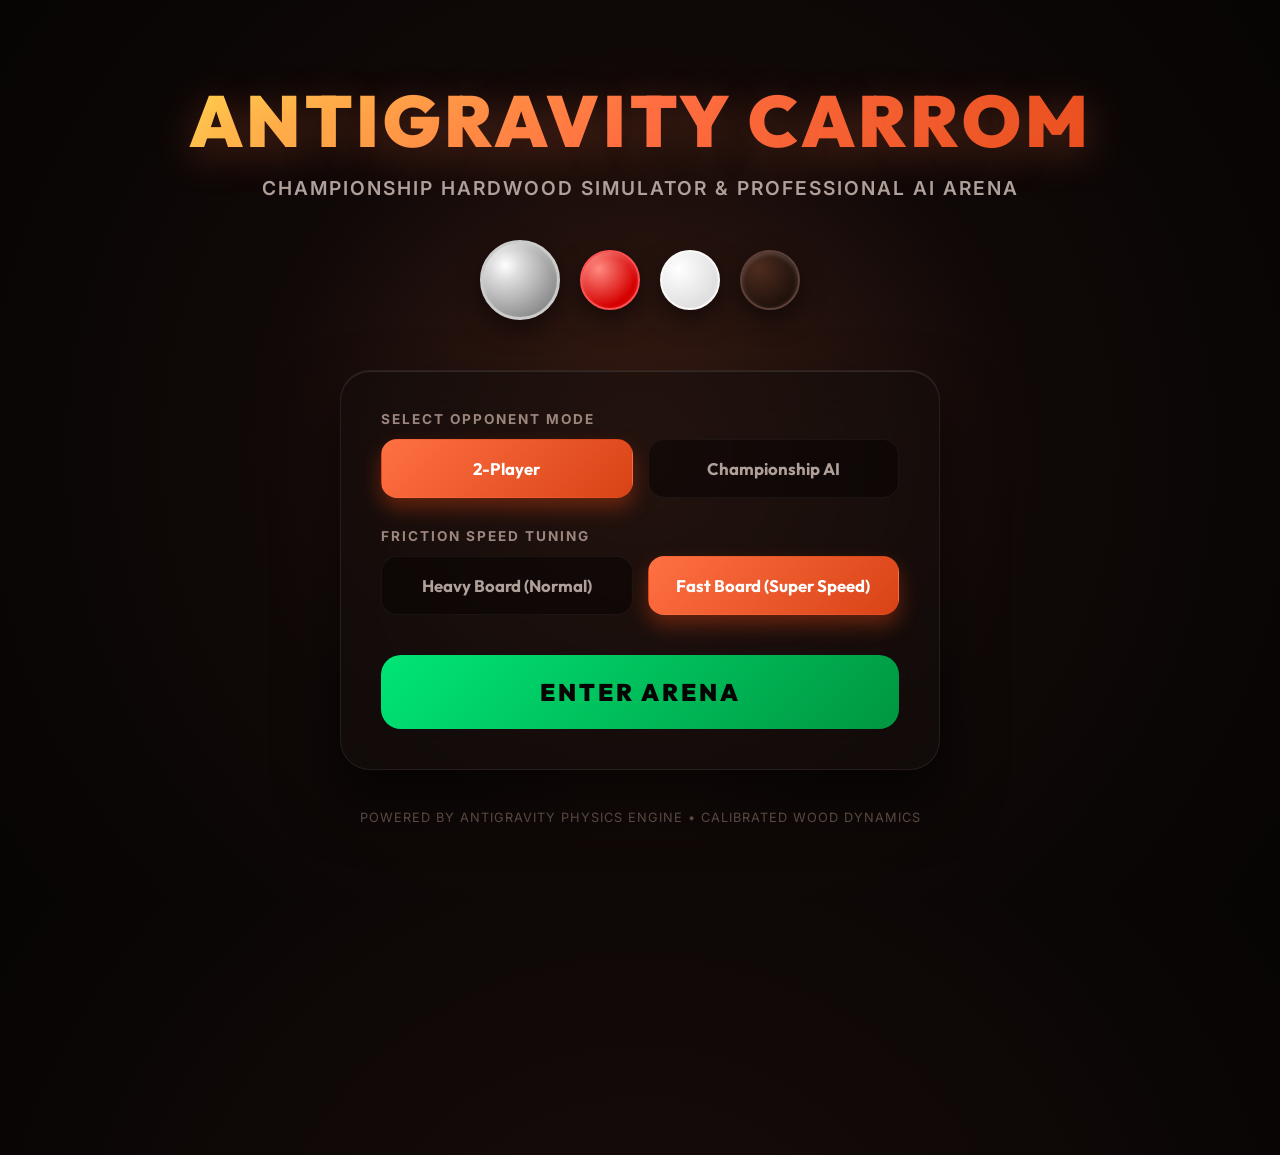
==== index.html @ c34bee1c "Enhance Entry Screen UI & integrate friction logic" ====
<!DOCTYPE html>
<html lang="en">
<head>
    <meta charset="UTF-8">
    <meta name="viewport" content="width=device-width, initial-scale=1.0">
    <title>AntiGravity 2D Carrom - Championship Hardwood Arena</title>
    <link rel="stylesheet" href="styles.css">
</head>
<body>

    <!-- Breathtaking App Entry Designed Face / Welcome Landing Screen -->
    <div class="entry-screen" id="entryScreen">
        <div class="entry-glow-ring"></div>
        
        <div class="entry-header">
            <h1 class="entry-title">ANTIGRAVITY CARROM</h1>
            <p class="entry-subtitle">Championship Hardwood Simulator & Professional AI Arena</p>
        </div>

        <!-- 3D-styled pulsing coin layout decoration -->
        <div class="entry-logo-container">
            <div class="logo-coin logo-striker" title="Striker"></div>
            <div class="logo-coin logo-queen" title="Queen"></div>
            <div class="logo-coin logo-white" title="White Piece"></div>
            <div class="logo-coin logo-black" title="Black Piece"></div>
        </div>

        <!-- Entry Screen Match Settings Card -->
        <div class="entry-settings-panel">
            <div class="settings-group">
                <span class="settings-label">Select Opponent Mode</span>
                <div class="settings-buttons">
                    <button class="settings-btn active" id="entryModeLocal">2-Player</button>
                    <button class="settings-btn" id="entryModeAi">Championship AI</button>
                </div>
            </div>

            <div class="settings-group">
                <span class="settings-label">Friction Speed Tuning</span>
                <div class="settings-buttons">
                    <button class="settings-btn" id="entryFrictionHeavy">Heavy Board (Normal)</button>
                    <button class="settings-btn active" id="entryFrictionFast">Fast Board (Super Speed)</button>
                </div>
            </div>

            <button class="play-btn" id="enterArenaBtn">
                <span>ENTER ARENA</span>
                <div class="play-btn-glow"></div>
            </button>
        </div>

        <div class="entry-footer">
            <span>Powered by AntiGravity Physics Engine • Calibrated Wood Dynamics</span>
        </div>
    </div>

    <!-- Core Game Interface (Fades in smoothly on Enter Arena) -->
    <div class="game-container hidden" id="gameArenaContainer">
        
        <header>
            <h1>AntiGravity Carrom</h1>
            <p>Wood Slide Physics Simulator & Professional AI Opponent</p>
        </header>

        <div class="dashboard">

            <!-- Playable Board Column -->
            <div class="board-column">
                <div class="board-wrapper">
                    <canvas id="carromCanvas" width="600" height="600"></canvas>
                </div>
                
                <!-- Baseline Slider Control -->
                <div class="slider-panel">
                    <div class="slider-header">
                        <span class="slider-title">Position Striker</span>
                        <span class="slider-hint">Drag horizontally to align. Drag striker on board to aim & shoot.</span>
                    </div>
                    <input type="range" id="strikerSlider" min="0" max="100" value="50" class="premium-slider">
                </div>
            </div>

            <!-- Scoreboard & Controls Panel -->
            <div class="panel">
                
                <div class="state-badge-container">
                    <div class="state-badge" id="gameStateBadge">Positioning</div>
                    <div class="turn-dot" id="turnIndicatorDot"></div>
                </div>

                <div class="turn-indicator">
                    <span class="turn-title">Current Turn</span>
                    <span class="turn-player" id="activePlayerDisplay">White Player</span>
                </div>

                <!-- Arena Settings Info -->
                <div class="arena-info-box">
                    <div class="arena-info-row">
                        <span class="info-label">Mode:</span>
                        <span class="info-value" id="hudOpponentMode">2-Player</span>
                    </div>
                    <div class="arena-info-row">
                        <span class="info-label">Board Speed:</span>
                        <span class="info-value text-speed" id="hudFrictionMode">Hyper Speed</span>
                    </div>
                </div>

                <div class="scores">
                    <div class="score-row active-player" id="whiteScoreRow">
                        <div class="player-info">
                            <div class="coin-icon white"></div>
                            <span class="player-name">White Score</span>
                        </div>
                        <span class="score-val" id="whiteScoreVal">0</span>
                    </div>

                    <div class="score-row" id="blackScoreRow">
                        <div class="player-info">
                            <div class="coin-icon black"></div>
                            <span class="player-name" id="blackPlayerName">Black Score</span>
                        </div>
                        <span class="score-val" id="blackScoreVal">0</span>
                    </div>
                </div>

                <!-- Queen Cover Indicator -->
                <div class="queen-status" id="queenStatusBox" style="display: none;">
                    <div class="queen-dot"></div>
                    <span id="queenStatusText">Queen Sunk! Score a coin to cover.</span>
                </div>

                <!-- Action Button -->
                <button class="btn" id="restartBtn">Reset Board</button>

            </div>

            <!-- Physics Monitor HUD Overlay -->
            <div class="panel monitor-panel">
                <div class="monitor-header">
                    <div class="pulse-dot"></div>
                    <span class="monitor-title">Telemetry & Physics HUD</span>
                </div>
                
                <div class="telemetry-grid">
                    <div class="telemetry-item">
                        <span class="telemetry-label">Active Bodies</span>
                        <span class="telemetry-value" id="hudActiveBodies">14</span>
                    </div>
                    <div class="telemetry-item">
                        <span class="telemetry-label">Total Kinetic Energy</span>
                        <span class="telemetry-value" id="hudKineticEnergy">0.00 J</span>
                    </div>
                    <div class="telemetry-item">
                        <span class="telemetry-label">Striker Velocity</span>
                        <span class="telemetry-value" id="hudStrikerVel">0.0 px/s</span>
                    </div>
                    <div class="telemetry-item">
                        <span class="telemetry-label">Collision Count</span>
                        <span class="telemetry-value" id="hudCollisions">0</span>
                    </div>
                </div>

                <div class="vector-visualizer">
                    <span class="vector-title">Dynamic Vector Trajectory Path</span>
                    <div class="vector-status">
                        <span class="vector-status-label">Trajectory:</span>
                        <span class="vector-status-value" id="hudTrajectoryStatus">Ready</span>
                    </div>
                </div>

                <div class="guidance">
                    <strong>Tactical HUD Tips:</strong><br>
                    - Speed tuning changes coin slide distance.<br>
                    - Championship AI calculates pocket path lines and sets correct speeds.
                </div>
            </div>

        </div>

    </div>

    <!-- Core Game Scripts -->
    <script src="physics.js"></script>
    <script src="audio.js"></script>
    <script src="game.js"></script>

</body>
</html>
---- styles.css ----
/* Premium Styling for AntiGravity Carrom */

@import url('https://fonts.googleapis.com/css2?family=Inter:wght@300;400;600;700;800&family=Outfit:wght@400;700;900&display=swap');

:root {
    --bg-dark: #070404;
    --card-bg: rgba(20, 14, 12, 0.78);
    --gold: #FFD54F;
    --gold-glow: rgba(255, 213, 79, 0.4);
    --neon-green: #00E676;
    --neon-cyan: #00E5FF;
    --crimson: #FF3D00;
    --white-coin: #FFFFFF;
    --black-coin: #321B13;
    --accent: #E64A19;
}

* {
    box-sizing: border-box;
    margin: 0;
    padding: 0;
    user-select: none;
    -webkit-user-select: none;
}

body {
    background: radial-gradient(circle at center, #180d0b 0%, var(--bg-dark) 100%);
    color: #ECEFF1;
    font-family: 'Inter', sans-serif;
    min-height: 100vh;
    display: flex;
    flex-direction: column;
    align-items: center;
    justify-content: center;
    padding: 20px;
    overflow-x: hidden;
}

/* Container */
.game-container {
    display: flex;
    flex-direction: column;
    align-items: center;
    gap: 20px;
    max-width: 1300px;
    width: 100%;
}

/* Header */
header {
    text-align: center;
    margin-bottom: 5px;
}

header h1 {
    font-family: 'Outfit', sans-serif;
    font-size: 2.8rem;
    font-weight: 900;
    background: linear-gradient(135deg, var(--gold) 0%, #FF7043 100%);
    -webkit-background-clip: text;
    -webkit-text-fill-color: transparent;
    letter-spacing: 2px;
    text-shadow: 0 4px 30px rgba(255, 112, 67, 0.2);
}

header p {
    font-size: 0.95rem;
    color: #9C867E;
    margin-top: 6px;
    letter-spacing: 0.5px;
}

/* Dashboard Layout */
.dashboard {
    display: flex;
    align-items: stretch;
    gap: 24px;
    width: 100%;
    justify-content: center;
    flex-wrap: wrap;
}

/* Board Column holds Canvas and Slider */
.board-column {
    display: flex;
    flex-direction: column;
    align-items: center;
    gap: 16px;
}

/* Board Outer wooden frame with rich bevel */
.board-wrapper {
    position: relative;
    padding: 22px;
    background: linear-gradient(145deg, #3E241C 0%, #170C09 100%);
    border-radius: 42px;
    box-shadow: 0 35px 70px rgba(0, 0, 0, 0.95),
                0 0 50px rgba(230, 74, 25, 0.05),
                inset 0 3px 5px rgba(255, 255, 255, 0.15),
                inset 0 -4px 8px rgba(0, 0, 0, 0.8);
    display: flex;
    align-items: center;
    justify-content: center;
}

canvas {
    background: #E8C19F; /* wood tone */
    border-radius: 24px;
    box-shadow: inset 0 0 40px rgba(0, 0, 0, 0.55),
                0 2px 4px rgba(0, 0, 0, 0.6);
    display: block;
    cursor: grab;
}

canvas:active {
    cursor: grabbing;
}

/* Slider Panel beneath the Board */
.slider-panel {
    background: var(--card-bg);
    border: 1px solid rgba(255, 255, 255, 0.06);
    backdrop-filter: blur(20px);
    -webkit-backdrop-filter: blur(20px);
    border-radius: 20px;
    padding: 16px 24px;
    width: 100%;
    max-width: 644px;
    box-shadow: 0 15px 30px rgba(0, 0, 0, 0.5);
    display: flex;
    flex-direction: column;
    gap: 12px;
}

.slider-header {
    display: flex;
    justify-content: space-between;
    align-items: center;
}

.slider-title {
    font-family: 'Outfit', sans-serif;
    font-size: 0.95rem;
    font-weight: 700;
    color: var(--gold);
}

.slider-hint {
    font-size: 0.75rem;
    color: #9C867E;
}

/* Premium styled range slider input */
.premium-slider {
    -webkit-appearance: none;
    width: 100%;
    height: 8px;
    border-radius: 4px;
    background: rgba(0, 0, 0, 0.45);
    outline: none;
    border: 1px solid rgba(255, 255, 255, 0.05);
    margin: 8px 0;
}

.premium-slider::-webkit-slider-thumb {
    -webkit-appearance: none;
    appearance: none;
    width: 28px;
    height: 28px;
    border-radius: 50%;
    background: linear-gradient(135deg, #00E676 0%, #009640 100%);
    cursor: pointer;
    box-shadow: 0 0 15px var(--neon-green),
                inset 0 2px 3px rgba(255,255,255,0.4);
    border: 2px solid #FFFFFF;
    transition: transform 0.1s ease;
}

.premium-slider::-webkit-slider-thumb:hover {
    transform: scale(1.15);
}

.premium-slider::-moz-range-thumb {
    width: 28px;
    height: 28px;
    border-radius: 50%;
    background: linear-gradient(135deg, #00E676 0%, #009640 100%);
    cursor: pointer;
    box-shadow: 0 0 15px var(--neon-green);
    border: 2px solid #FFFFFF;
    transition: transform 0.1s ease;
}

.premium-slider::-moz-range-thumb:hover {
    transform: scale(1.15);
}

/* Dashboard Panel */
.panel {
    background: var(--card-bg);
    border: 1px solid rgba(255, 255, 255, 0.05);
    backdrop-filter: blur(25px);
    -webkit-backdrop-filter: blur(25px);
    border-radius: 30px;
    padding: 24px;
    box-shadow: 0 25px 50px rgba(0, 0, 0, 0.6),
                inset 0 1px 0 rgba(255, 255, 255, 0.08);
    display: flex;
    flex-direction: column;
    gap: 20px;
    min-width: 300px;
    max-width: 320px;
    height: fit-content;
}

/* State Badge with glowing turn indicator dot */
.state-badge-container {
    display: flex;
    justify-content: space-between;
    align-items: center;
}

.state-badge {
    padding: 6px 14px;
    border-radius: 20px;
    font-size: 0.75rem;
    font-weight: 700;
    letter-spacing: 1.5px;
    text-transform: uppercase;
    background: rgba(255, 110, 64, 0.12);
    color: #FF7043;
    border: 1px solid rgba(255, 110, 64, 0.25);
    box-shadow: 0 0 15px rgba(255, 110, 64, 0.08);
}

.turn-dot {
    width: 10px;
    height: 10px;
    border-radius: 50%;
    background: var(--neon-green);
    box-shadow: 0 0 12px var(--neon-green);
}

/* Turn Display Box */
.turn-indicator {
    padding: 16px;
    border-radius: 16px;
    background: rgba(0, 0, 0, 0.35);
    border-left: 4px solid var(--accent);
    display: flex;
    flex-direction: column;
    gap: 6px;
}

.turn-title {
    font-size: 0.75rem;
    text-transform: uppercase;
    letter-spacing: 2px;
    color: #8D7A73;
    font-weight: 800;
}

.turn-player {
    font-family: 'Outfit', sans-serif;
    font-size: 1.45rem;
    font-weight: 900;
    color: var(--gold);
}

/* Match Opponent Selector */
.mode-selector {
    display: flex;
    flex-direction: column;
    gap: 8px;
}

.mode-label {
    font-size: 0.75rem;
    text-transform: uppercase;
    letter-spacing: 1.5px;
    color: #8D7A73;
    font-weight: 700;
}

.mode-buttons {
    display: flex;
    gap: 8px;
    background: rgba(0,0,0,0.3);
    padding: 4px;
    border-radius: 12px;
    border: 1px solid rgba(255,255,255,0.03);
}

.mode-btn {
    flex: 1;
    background: transparent;
    border: none;
    border-radius: 8px;
    padding: 10px;
    font-family: 'Outfit', sans-serif;
    font-weight: 700;
    font-size: 0.85rem;
    color: #8D7A73;
    cursor: pointer;
    transition: all 0.2s ease;
}

.mode-btn.active {
    background: linear-gradient(135deg, var(--wood-light, #E64A19) 0%, #B71C1C 100%);
    color: white;
    box-shadow: 0 4px 10px rgba(183, 28, 28, 0.3);
}

/* Score Section */
.scores {
    display: flex;
    flex-direction: column;
    gap: 12px;
}

.score-row {
    display: flex;
    align-items: center;
    justify-content: space-between;
    padding: 14px 18px;
    border-radius: 16px;
    background: rgba(255, 255, 255, 0.025);
    border: 1px solid rgba(255, 255, 255, 0.02);
    transition: all 0.3s cubic-bezier(0.4, 0, 0.2, 1);
}

.score-row.active-player {
    background: rgba(255, 110, 64, 0.06);
    border-color: rgba(255, 110, 64, 0.25);
    box-shadow: 0 0 15px rgba(255, 110, 64, 0.04);
}

.player-info {
    display: flex;
    align-items: center;
    gap: 14px;
}

.coin-icon {
    width: 16px;
    height: 16px;
    border-radius: 50%;
    box-shadow: 0 2px 5px rgba(0, 0, 0, 0.4);
}

.coin-icon.white {
    background: var(--white-coin);
    box-shadow: 0 0 8px rgba(255, 255, 255, 0.6);
}

.coin-icon.black {
    background: var(--black-coin);
    border: 1.5px solid #4E2C1E;
}

.player-name {
    font-size: 0.95rem;
    font-weight: 700;
    letter-spacing: 0.5px;
}

.score-val {
    font-family: 'Outfit', sans-serif;
    font-size: 1.6rem;
    font-weight: 900;
}

/* HUD Monitor Panel */
.monitor-panel {
    border-color: rgba(0, 229, 255, 0.15);
    box-shadow: 0 25px 50px rgba(0, 0, 0, 0.7),
                inset 0 1px 0 rgba(0, 229, 255, 0.05);
}

.monitor-header {
    display: flex;
    align-items: center;
    gap: 10px;
    border-bottom: 1px solid rgba(255, 255, 255, 0.05);
    padding-bottom: 10px;
}

.pulse-dot {
    width: 8px;
    height: 8px;
    border-radius: 50%;
    background: var(--neon-cyan);
    box-shadow: 0 0 10px var(--neon-cyan);
    animation: live-pulse 1.8s infinite;
}

@keyframes live-pulse {
    0% { transform: scale(1); opacity: 0.9; }
    50% { transform: scale(1.35); opacity: 0.45; }
    100% { transform: scale(1); opacity: 0.9; }
}

.monitor-title {
    font-family: 'Outfit', sans-serif;
    font-size: 0.95rem;
    font-weight: 700;
    color: var(--neon-cyan);
    text-transform: uppercase;
    letter-spacing: 1px;
}

.telemetry-grid {
    display: grid;
    grid-template-columns: 1fr 1fr;
    gap: 10px;
}

.telemetry-item {
    background: rgba(0, 0, 0, 0.35);
    border: 1px solid rgba(255, 255, 255, 0.02);
    border-radius: 12px;
    padding: 10px 12px;
    display: flex;
    flex-direction: column;
    gap: 4px;
}

.telemetry-label {
    font-size: 0.65rem;
    color: #8D7A73;
    text-transform: uppercase;
    letter-spacing: 0.5px;
}

.telemetry-value {
    font-family: 'Outfit', sans-serif;
    font-size: 1rem;
    font-weight: 700;
    color: var(--neon-cyan);
}

.vector-visualizer {
    padding: 12px;
    border-radius: 12px;
    background: rgba(0, 0, 0, 0.3);
    border-left: 3px solid var(--neon-cyan);
    display: flex;
    flex-direction: column;
    gap: 4px;
}

.vector-title {
    font-size: 0.7rem;
    text-transform: uppercase;
    letter-spacing: 1px;
    color: #8D7A73;
}

.vector-status {
    display: flex;
    justify-content: space-between;
    font-size: 0.85rem;
}

.vector-status-label {
    color: #9C867E;
}

.vector-status-value {
    font-weight: 700;
    color: var(--neon-cyan);
}

/* Instructions */
.guidance {
    color: #AFA09A;
    font-size: 0.82rem;
    line-height: 1.6;
    background: rgba(0, 0, 0, 0.25);
    padding: 16px;
    border-radius: 16px;
    border-left: 2px solid #5A4842;
}

.guidance strong {
    color: var(--gold);
}

/* Action Buttons */
.btn {
    background: linear-gradient(135deg, var(--accent) 0%, #B71C1C 100%);
    color: white;
    border: none;
    border-radius: 16px;
    padding: 16px;
    font-family: 'Outfit', sans-serif;
    font-weight: 900;
    font-size: 1.05rem;
    letter-spacing: 1px;
    cursor: pointer;
    box-shadow: 0 6px 20px rgba(183, 28, 28, 0.35);
    transition: all 0.2s cubic-bezier(0.4, 0, 0.2, 1);
    text-transform: uppercase;
    width: 100%;
}

.btn:hover {
    transform: translateY(-2px);
    box-shadow: 0 8px 25px rgba(183, 28, 28, 0.55);
    filter: brightness(1.15);
}

.btn:active {
    transform: translateY(1px);
}

/* Queen Status warning overlay */
.queen-status {
    padding: 14px 18px;
    border-radius: 16px;
    background: rgba(255, 23, 68, 0.08);
    border: 1px dashed rgba(255, 23, 68, 0.3);
    font-size: 0.8rem;
    font-weight: 600;
    color: #FF5252;
    display: flex;
    align-items: center;
    gap: 12px;
}

.queen-dot {
    width: 8px;
    height: 8px;
    border-radius: 50%;
    background: #FF1744;
    box-shadow: 0 0 8px #FF1744;
    animation: pulse 1.5s infinite;
}

@keyframes pulse {
    0% { transform: scale(1); opacity: 1; }
    50% { transform: scale(1.3); opacity: 0.5; }
    100% { transform: scale(1); opacity: 1; }
}

/* --- Entry Screen Styles --- */
.entry-screen {
    position: fixed;
    top: 0;
    left: 0;
    width: 100vw;
    height: 100vh;
    background: radial-gradient(circle at center, #180d0b 0%, #070404 100%);
    display: flex;
    flex-direction: column;
    align-items: center;
    justify-content: center;
    z-index: 1000;
    transition: opacity 0.8s ease, transform 0.8s ease, visibility 0.8s;
}

.entry-screen.fade-out {
    opacity: 0;
    transform: scale(1.1);
    visibility: hidden;
    pointer-events: none;
}

.game-container {
    transition: opacity 0.8s ease, transform 0.8s ease;
    opacity: 1;
    transform: translateY(0);
}

.game-container.hidden {
    display: flex !important; /* Override inline or default block hiding */
    opacity: 0;
    transform: translateY(20px);
    pointer-events: none;
    position: absolute; /* Take out of flow when hidden */
    visibility: hidden;
}

.entry-glow-ring {
    position: absolute;
    width: 60vw;
    height: 60vw;
    max-width: 800px;
    max-height: 800px;
    background: radial-gradient(circle, rgba(255, 112, 67, 0.15) 0%, rgba(0, 0, 0, 0) 70%);
    border-radius: 50%;
    z-index: -1;
    animation: rotateGlow 15s linear infinite;
}

@keyframes rotateGlow {
    0% { transform: rotate(0deg) scale(1); }
    50% { transform: rotate(180deg) scale(1.1); }
    100% { transform: rotate(360deg) scale(1); }
}

.entry-header {
    text-align: center;
    margin-bottom: 40px;
    z-index: 2;
}

.entry-title {
    font-family: 'Outfit', sans-serif;
    font-size: 4.5rem;
    font-weight: 900;
    background: linear-gradient(135deg, #FFD54F 0%, #FF7043 50%, #E64A19 100%);
    -webkit-background-clip: text;
    -webkit-text-fill-color: transparent;
    letter-spacing: 4px;
    text-shadow: 0 10px 40px rgba(255, 112, 67, 0.3);
    margin-bottom: 10px;
    animation: dropIn 1s cubic-bezier(0.2, 0.8, 0.2, 1);
}

@keyframes dropIn {
    0% { opacity: 0; transform: translateY(-30px); }
    100% { opacity: 1; transform: translateY(0); }
}

.entry-subtitle {
    font-size: 1.2rem;
    color: #AFA09A;
    letter-spacing: 2px;
    text-transform: uppercase;
    font-weight: 600;
}

.entry-logo-container {
    display: flex;
    gap: 20px;
    margin-bottom: 50px;
    z-index: 2;
    animation: floatIn 1.2s cubic-bezier(0.2, 0.8, 0.2, 1) backwards;
    animation-delay: 0.3s;
}

@keyframes floatIn {
    0% { opacity: 0; transform: translateY(20px) scale(0.9); }
    100% { opacity: 1; transform: translateY(0) scale(1); }
}

.logo-coin {
    border-radius: 50%;
    box-shadow: 0 10px 25px rgba(0, 0, 0, 0.5), inset 0 2px 5px rgba(255, 255, 255, 0.2);
    transition: transform 0.3s cubic-bezier(0.4, 0, 0.2, 1);
    position: relative;
}

.logo-coin:hover {
    transform: translateY(-10px) scale(1.1);
}

.logo-striker {
    width: 80px;
    height: 80px;
    background: radial-gradient(circle at 30% 30%, #fff 0%, #ddd 20%, #888 80%, #444 100%);
    border: 3px solid #ccc;
}

.logo-queen {
    width: 60px;
    height: 60px;
    background: radial-gradient(circle at 30% 30%, #FF8A80 0%, #D50000 70%);
    border: 2px solid #FF5252;
    margin-top: 10px;
}

.logo-white {
    width: 60px;
    height: 60px;
    background: radial-gradient(circle at 30% 30%, #FFFFFF 0%, #E0E0E0 70%);
    border: 2px solid #FAFAFA;
    margin-top: 10px;
}

.logo-black {
    width: 60px;
    height: 60px;
    background: radial-gradient(circle at 30% 30%, #4E2C1E 0%, #21120C 70%);
    border: 2px solid #5D4037;
    margin-top: 10px;
}

.entry-settings-panel {
    background: rgba(20, 14, 12, 0.6);
    backdrop-filter: blur(25px);
    -webkit-backdrop-filter: blur(25px);
    border: 1px solid rgba(255, 255, 255, 0.08);
    border-radius: 30px;
    padding: 40px;
    width: 100%;
    max-width: 600px;
    display: flex;
    flex-direction: column;
    gap: 30px;
    box-shadow: 0 30px 60px rgba(0, 0, 0, 0.6), inset 0 1px 0 rgba(255, 255, 255, 0.1);
    z-index: 2;
    animation: floatIn 1.4s cubic-bezier(0.2, 0.8, 0.2, 1) backwards;
    animation-delay: 0.5s;
}

.settings-group {
    display: flex;
    flex-direction: column;
    gap: 12px;
}

.settings-label {
    font-size: 0.85rem;
    text-transform: uppercase;
    letter-spacing: 2px;
    color: #9C867E;
    font-weight: 700;
}

.settings-buttons {
    display: flex;
    gap: 15px;
}

.settings-btn {
    flex: 1;
    background: rgba(0, 0, 0, 0.4);
    border: 1px solid rgba(255, 255, 255, 0.05);
    border-radius: 16px;
    padding: 18px;
    font-family: 'Outfit', sans-serif;
    font-weight: 700;
    font-size: 1.05rem;
    color: #AFA09A;
    cursor: pointer;
    transition: all 0.3s cubic-bezier(0.4, 0, 0.2, 1);
    position: relative;
    overflow: hidden;
}

.settings-btn::before {
    content: '';
    position: absolute;
    top: 0;
    left: -100%;
    width: 100%;
    height: 100%;
    background: linear-gradient(90deg, transparent, rgba(255,255,255,0.05), transparent);
    transition: left 0.5s ease;
}

.settings-btn:hover::before {
    left: 100%;
}

.settings-btn:hover {
    background: rgba(255, 255, 255, 0.05);
    border-color: rgba(255, 255, 255, 0.1);
    transform: translateY(-3px);
}

.settings-btn.active {
    background: linear-gradient(135deg, #FF7043 0%, #D84315 100%);
    color: white;
    border-color: transparent;
    box-shadow: 0 10px 20px rgba(216, 67, 21, 0.4);
}

.play-btn {
    position: relative;
    background: linear-gradient(135deg, #00E676 0%, #009640 100%);
    border: none;
    border-radius: 20px;
    padding: 22px;
    font-family: 'Outfit', sans-serif;
    font-weight: 900;
    font-size: 1.5rem;
    color: #070404;
    cursor: pointer;
    overflow: hidden;
    transition: transform 0.3s cubic-bezier(0.4, 0, 0.2, 1), box-shadow 0.3s;
    margin-top: 10px;
}

.play-btn span {
    position: relative;
    z-index: 2;
    letter-spacing: 3px;
}

.play-btn-glow {
    position: absolute;
    top: 50%;
    left: 50%;
    width: 150%;
    height: 150%;
    background: radial-gradient(circle, rgba(255,255,255,0.4) 0%, transparent 60%);
    transform: translate(-50%, -50%) scale(0);
    transition: transform 0.5s cubic-bezier(0.4, 0, 0.2, 1);
    z-index: 1;
}

.play-btn:hover {
    transform: translateY(-5px);
    box-shadow: 0 15px 30px rgba(0, 230, 118, 0.5), 0 0 40px rgba(0, 230, 118, 0.3);
}

.play-btn:hover .play-btn-glow {
    transform: translate(-50%, -50%) scale(1);
    animation: pulseGlow 2s infinite;
}

@keyframes pulseGlow {
    0% { transform: translate(-50%, -50%) scale(1); opacity: 0.8; }
    50% { transform: translate(-50%, -50%) scale(1.1); opacity: 0.4; }
    100% { transform: translate(-50%, -50%) scale(1); opacity: 0.8; }
}

.entry-footer {
    margin-top: 40px;
    font-size: 0.8rem;
    color: #5A4842;
    letter-spacing: 1px;
    text-transform: uppercase;
    z-index: 2;
}

/* Fix mobile responsive sizes */
@media (max-width: 768px) {
    .entry-title { font-size: 2.8rem; }
    .entry-subtitle { font-size: 0.9rem; }
    .entry-settings-panel { padding: 25px; width: 90%; }
    .settings-buttons { flex-direction: column; }
    .logo-coin { width: 50px; height: 50px; }
    .logo-striker { width: 65px; height: 65px; }
}
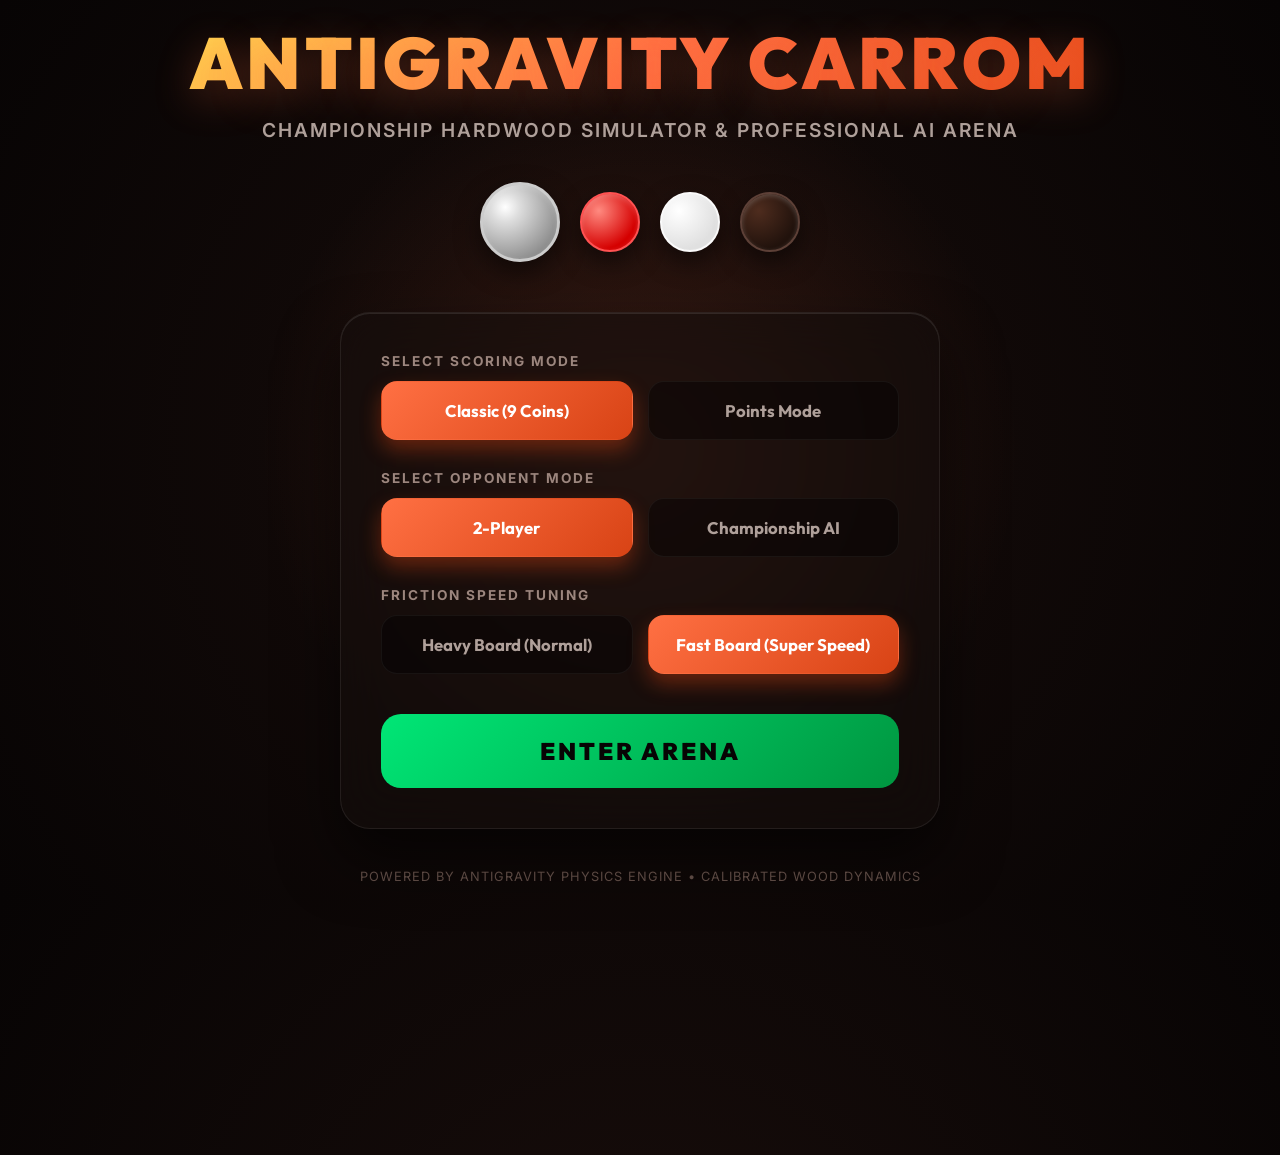
==== commit e8d9959b: "Implement Classic vs Points scoring modes" ====
--- a/index.html
+++ b/index.html
@@ -27,6 +27,14 @@
 
         <!-- Entry Screen Match Settings Card -->
         <div class="entry-settings-panel">
+            <div class="settings-group">
+                <span class="settings-label">Select Scoring Mode</span>
+                <div class="settings-buttons">
+                    <button class="settings-btn active" id="entryScoringClassic">Classic (9 Coins)</button>
+                    <button class="settings-btn" id="entryScoringPoints">Points Mode</button>
+                </div>
+            </div>
+
             <div class="settings-group">
                 <span class="settings-label">Select Opponent Mode</span>
                 <div class="settings-buttons">
@@ -111,7 +119,7 @@
                             <div class="coin-icon white"></div>
                             <span class="player-name">White Score</span>
                         </div>
-                        <span class="score-val" id="whiteScoreVal">0</span>
+                        <span class="score-val" id="whiteScoreVal">0/9</span>
                     </div>
 
                     <div class="score-row" id="blackScoreRow">
@@ -119,7 +127,7 @@
                             <div class="coin-icon black"></div>
                             <span class="player-name" id="blackPlayerName">Black Score</span>
                         </div>
-                        <span class="score-val" id="blackScoreVal">0</span>
+                        <span class="score-val" id="blackScoreVal">0/9</span>
                     </div>
                 </div>
 
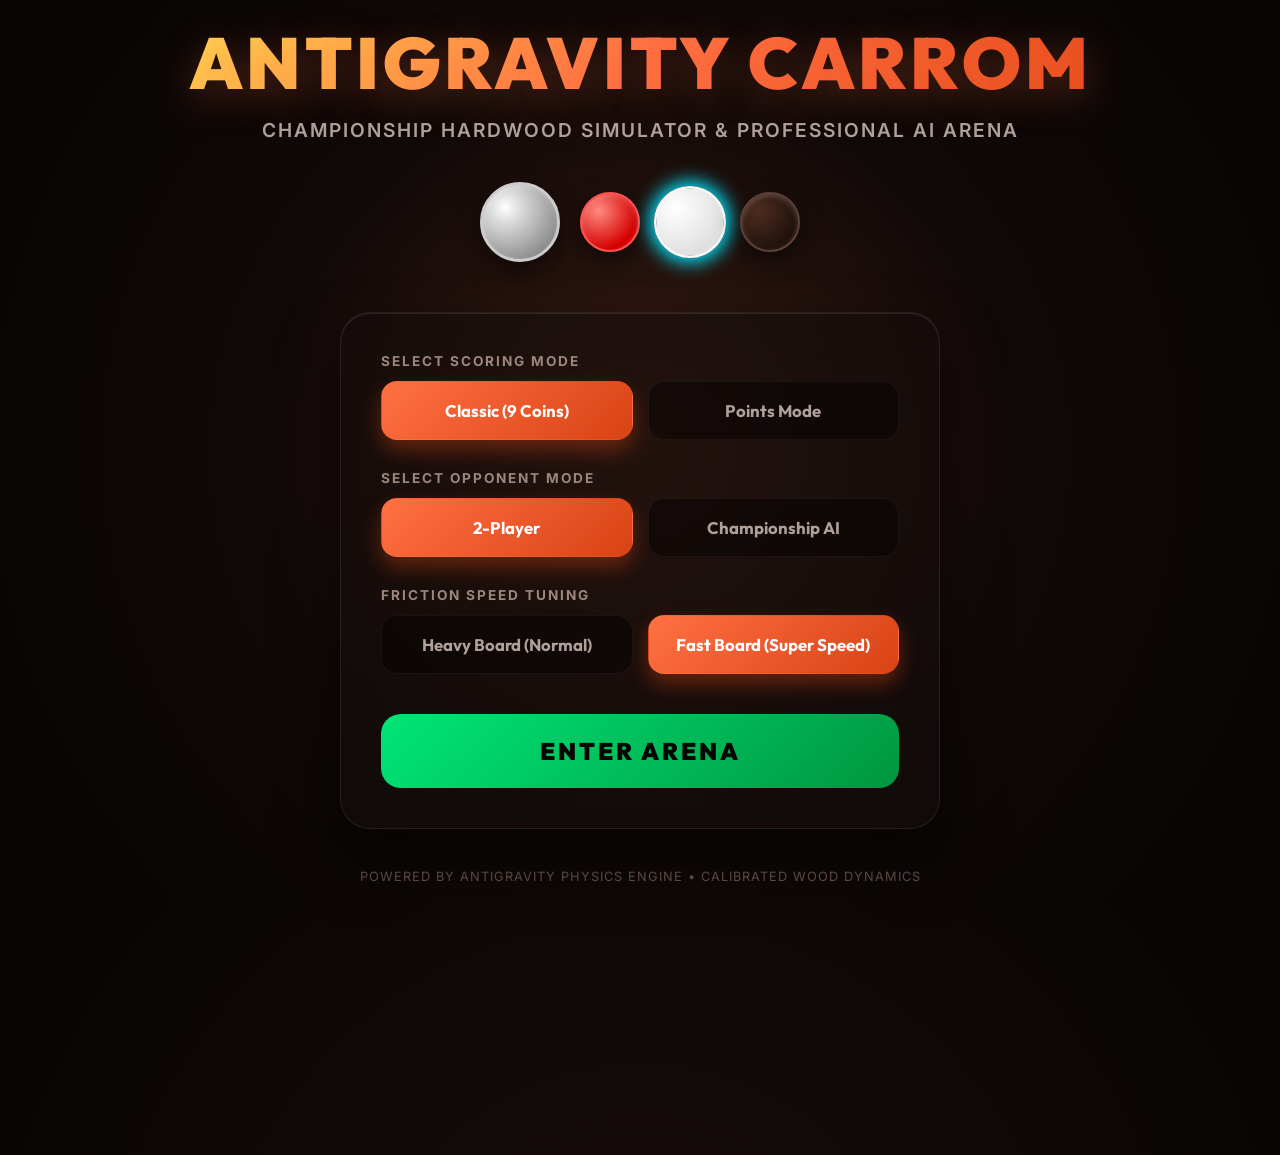
==== commit aaa62214: "Add selectable colors, AI raycasting, touch optimizations, and notification system" ====
--- a/index.html
+++ b/index.html
@@ -21,8 +21,8 @@
         <div class="entry-logo-container">
             <div class="logo-coin logo-striker" title="Striker"></div>
             <div class="logo-coin logo-queen" title="Queen"></div>
-            <div class="logo-coin logo-white" title="White Piece"></div>
-            <div class="logo-coin logo-black" title="Black Piece"></div>
+            <div class="logo-coin logo-white selectable active" id="selectColorWhite" title="Play as White"></div>
+            <div class="logo-coin logo-black selectable" id="selectColorBlack" title="Play as Black"></div>
         </div>
 
         <!-- Entry Screen Match Settings Card -->
@@ -187,6 +187,15 @@
 
     </div>
 
+    <!-- Firebase-style Notification Toast -->
+    <div id="firebaseNotification" class="firebase-toast hidden">
+        <div class="toast-icon"></div>
+        <div class="toast-content">
+            <h4 id="toastTitle">Notification</h4>
+            <p id="toastMessage">Message</p>
+        </div>
+    </div>
+
     <!-- Core Game Scripts -->
     <script src="physics.js"></script>
     <script src="audio.js"></script>
--- a/styles.css
+++ b/styles.css
@@ -837,3 +837,52 @@
     .logo-striker { width: 65px; height: 65px; }
 }
 
+
+/* Firebase style notification */
+.firebase-toast {
+    position: fixed;
+    top: 20px;
+    right: 20px;
+    background: #ffffff;
+    border-radius: 8px;
+    box-shadow: 0 4px 12px rgba(0,0,0,0.15);
+    display: flex;
+    align-items: center;
+    padding: 12px 16px;
+    z-index: 9999;
+    transform: translateX(120%);
+    transition: transform 0.4s cubic-bezier(0.175, 0.885, 0.32, 1.275);
+    min-width: 250px;
+}
+.firebase-toast.show {
+    transform: translateX(0);
+}
+.toast-icon {
+    width: 24px;
+    height: 24px;
+    background: #FFCA28;
+    border-radius: 50%;
+    margin-right: 12px;
+}
+.toast-content h4 {
+    margin: 0;
+    color: #333;
+    font-size: 14px;
+    font-weight: 600;
+}
+.toast-content p {
+    margin: 4px 0 0;
+    color: #666;
+    font-size: 12px;
+}
+.logo-coin.selectable {
+    cursor: pointer;
+    transition: transform 0.2s, box-shadow 0.2s;
+}
+.logo-coin.selectable:hover {
+    transform: scale(1.15);
+}
+.logo-coin.selectable.active {
+    box-shadow: 0 0 15px 4px var(--neon-cyan);
+    transform: scale(1.2);
+}
